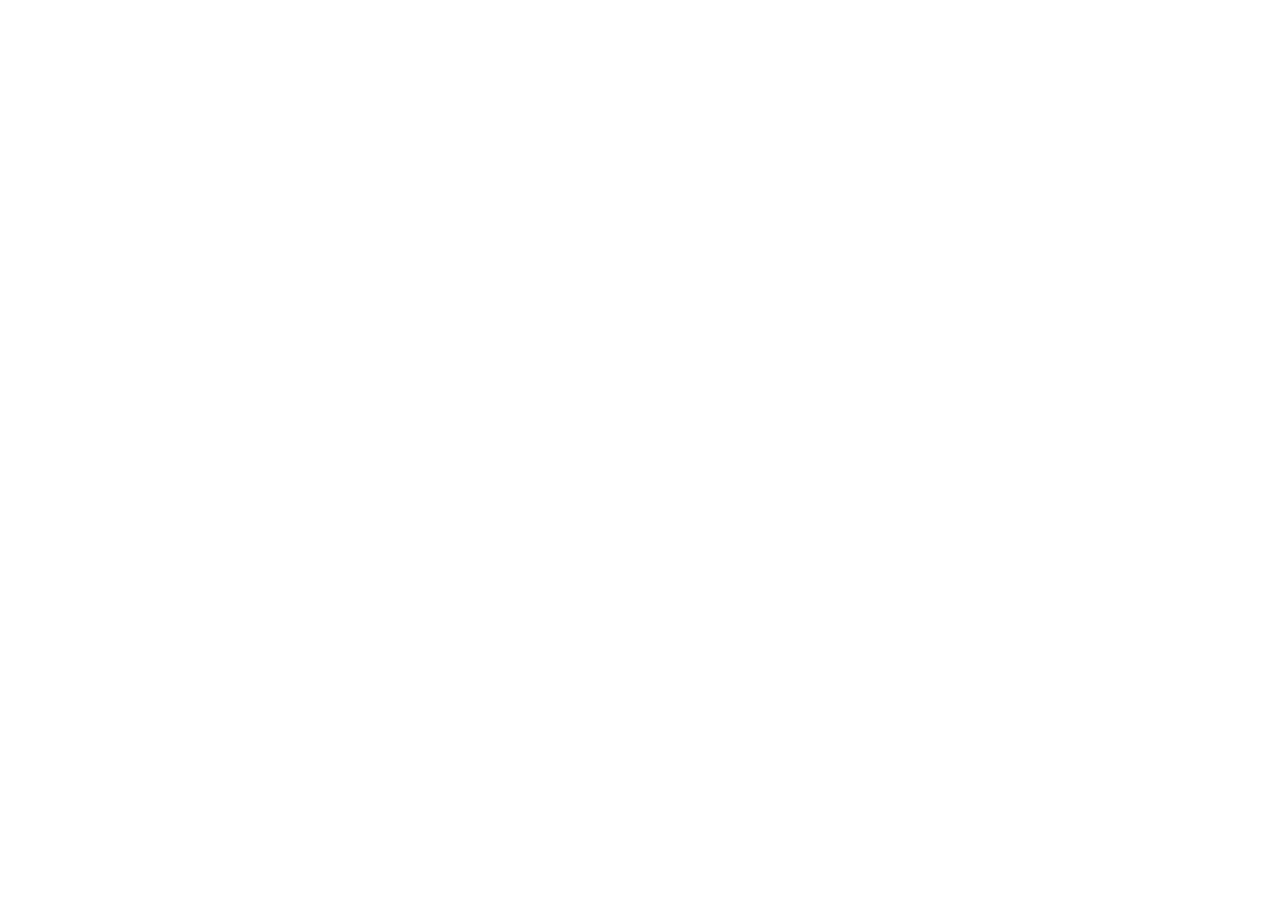
==== index.html @ 14c85bc8 "Create basic HTML structure for home, products and contact pages" ====
<!DOCTYPE html>
<html lang="en">
<head>
    <meta charset="UTF-8">
    <meta name="viewport" content="width=device-width, initial-scale=1.0">
    <title>Home | Leaf &amp; Brew Tea House</title>
    <link rel="stylesheet" href="style.css">
</head>
<body>
    <!-- Sumaya Binte Saida, 2220179 -->

    <header>
        <!-- header and navigation will go here -->
    </header>

    <main>
        <!-- page content will go here -->
    </main>

    <footer>
        <!-- footer will go here -->
    </footer>
</body>
</html>
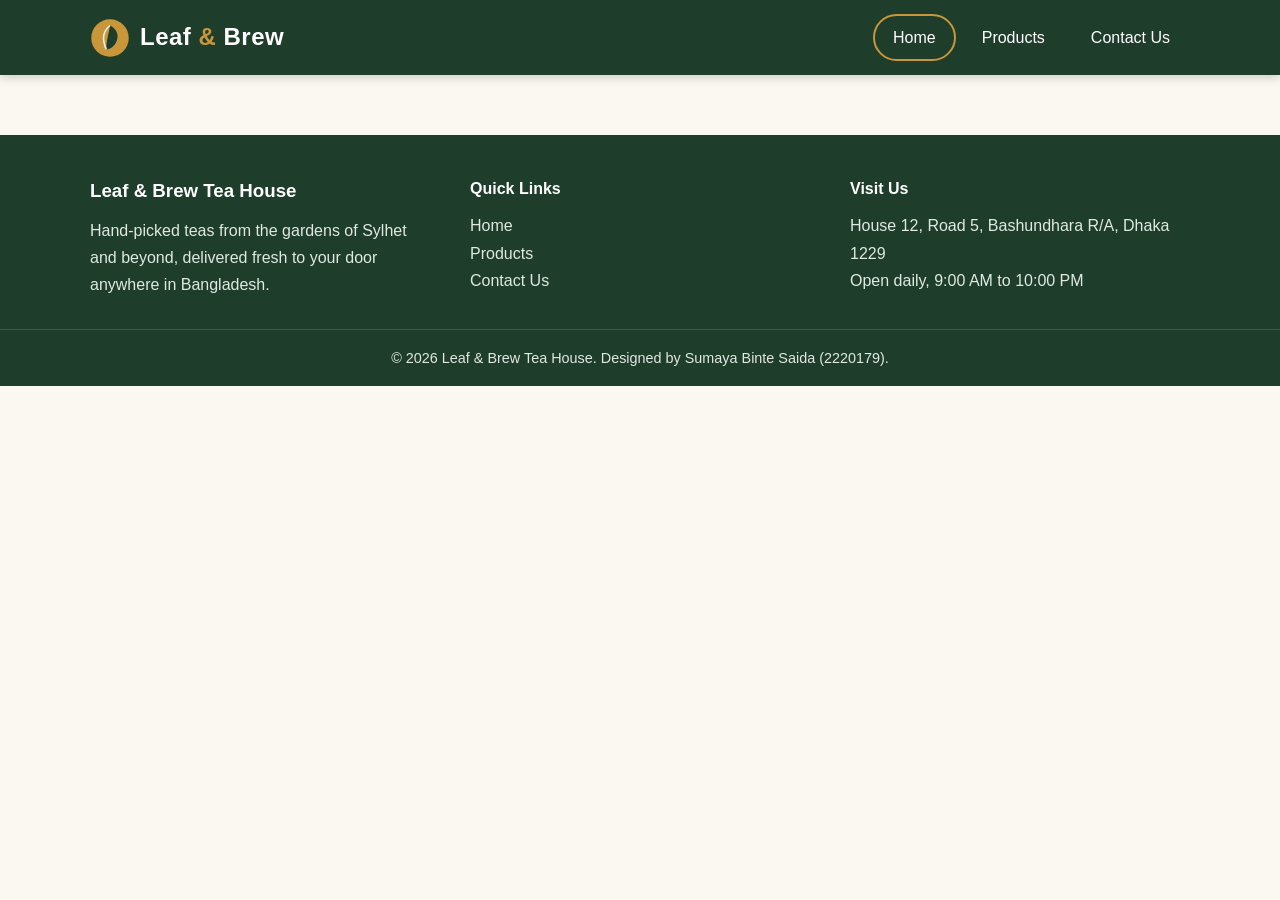
==== commit 6b4d5071: "Add header, navigation bar with hover effect and footer to all pages" ====
--- a/index.html
+++ b/index.html
@@ -9,16 +9,47 @@
 <body>
     <!-- Sumaya Binte Saida, 2220179 -->
 
-    <header>
-        <!-- header and navigation will go here -->
+    <header class="site-header">
+        <div class="container header-inner">
+            <a href="index.html" class="logo">
+                <img src="images/logo.svg" alt="Leaf &amp; Brew logo" class="logo-img">
+                <span>Leaf <em>&amp;</em> Brew</span>
+            </a>
+            <nav class="navbar">
+                <ul>
+                <li><a href="index.html" class="active">Home</a></li>
+                <li><a href="products.html">Products</a></li>
+                <li><a href="contact.html">Contact Us</a></li>
+                </ul>
+            </nav>
+        </div>
     </header>
 
     <main>
         <!-- page content will go here -->
     </main>
 
-    <footer>
-        <!-- footer will go here -->
+    <footer class="site-footer">
+        <div class="container footer-inner">
+            <div class="footer-col">
+                <h3>Leaf &amp; Brew Tea House</h3>
+                <p>Hand-picked teas from the gardens of Sylhet and beyond, delivered fresh to your door anywhere in Bangladesh.</p>
+            </div>
+            <div class="footer-col">
+                <h4>Quick Links</h4>
+                <ul>
+                    <li><a href="index.html">Home</a></li>
+                    <li><a href="products.html">Products</a></li>
+                    <li><a href="contact.html">Contact Us</a></li>
+                </ul>
+            </div>
+            <div class="footer-col">
+                <h4>Visit Us</h4>
+                <p>House 12, Road 5, Bashundhara R/A, Dhaka 1229</p>
+                <p>Open daily, 9:00 AM to 10:00 PM</p>
+            </div>
+        </div>
+        <p class="copyright">&copy; 2026 Leaf &amp; Brew Tea House. Designed by Sumaya Binte Saida (2220179).</p>
     </footer>
 </body>
 </html>
--- a/style.css
+++ b/style.css
@@ -0,0 +1,141 @@
+/* ===== Leaf & Brew Tea House - Main Stylesheet ===== */
+
+:root {
+    --green-dark: #1f3d2b;
+    --green: #2f6b45;
+    --green-light: #e7f1e9;
+    --gold: #c9973a;
+    --cream: #fbf8f2;
+    --text: #2b2b2b;
+    --muted: #6b6b6b;
+    --radius: 12px;
+    --shadow: 0 6px 20px rgba(0, 0, 0, 0.08);
+}
+
+* {
+    margin: 0;
+    padding: 0;
+    box-sizing: border-box;
+}
+
+body {
+    font-family: "Segoe UI", Tahoma, Geneva, Verdana, sans-serif;
+    background-color: var(--cream);
+    color: var(--text);
+    line-height: 1.7;
+}
+
+.container {
+    width: 90%;
+    max-width: 1100px;
+    margin: 0 auto;
+}
+
+/* ===== Header & Navigation ===== */
+.site-header {
+    background-color: var(--green-dark);
+    position: sticky;
+    top: 0;
+    z-index: 100;
+    box-shadow: 0 2px 10px rgba(0, 0, 0, 0.2);
+}
+
+.header-inner {
+    display: flex;
+    justify-content: space-between;
+    align-items: center;
+    padding: 14px 0;
+}
+
+.logo {
+    display: flex;
+    align-items: center;
+    gap: 10px;
+    color: #fff;
+    text-decoration: none;
+    font-size: 1.5rem;
+    font-weight: 700;
+    letter-spacing: 0.5px;
+}
+
+.logo em {
+    color: var(--gold);
+    font-style: normal;
+}
+
+.logo-img {
+    width: 40px;
+    height: 40px;
+}
+
+.navbar ul {
+    list-style: none;
+    display: flex;
+    gap: 6px;
+}
+
+.navbar a {
+    display: block;
+    color: #fff;
+    text-decoration: none;
+    padding: 8px 18px;
+    border-radius: 25px;
+    border: 2px solid transparent;
+    font-weight: 500;
+    transition: background-color 0.3s, color 0.3s;
+}
+
+.navbar a:hover {
+    background-color: var(--gold);
+    color: var(--green-dark);
+}
+
+.navbar a.active {
+    border-color: var(--gold);
+}
+
+/* ===== Footer ===== */
+.site-footer {
+    background-color: var(--green-dark);
+    color: #dfe9e2;
+    margin-top: 60px;
+    padding-top: 40px;
+}
+
+.footer-inner {
+    display: flex;
+    flex-wrap: wrap;
+    gap: 40px;
+    justify-content: space-between;
+}
+
+.footer-col {
+    flex: 1 1 250px;
+}
+
+.footer-col h3,
+.footer-col h4 {
+    color: #fff;
+    margin-bottom: 10px;
+}
+
+.footer-col ul {
+    list-style: none;
+}
+
+.footer-col a {
+    color: #dfe9e2;
+    text-decoration: none;
+}
+
+.footer-col a:hover {
+    color: var(--gold);
+}
+
+.copyright {
+    text-align: center;
+    border-top: 1px solid rgba(255, 255, 255, 0.15);
+    margin-top: 30px;
+    padding: 16px;
+    font-size: 0.9rem;
+}
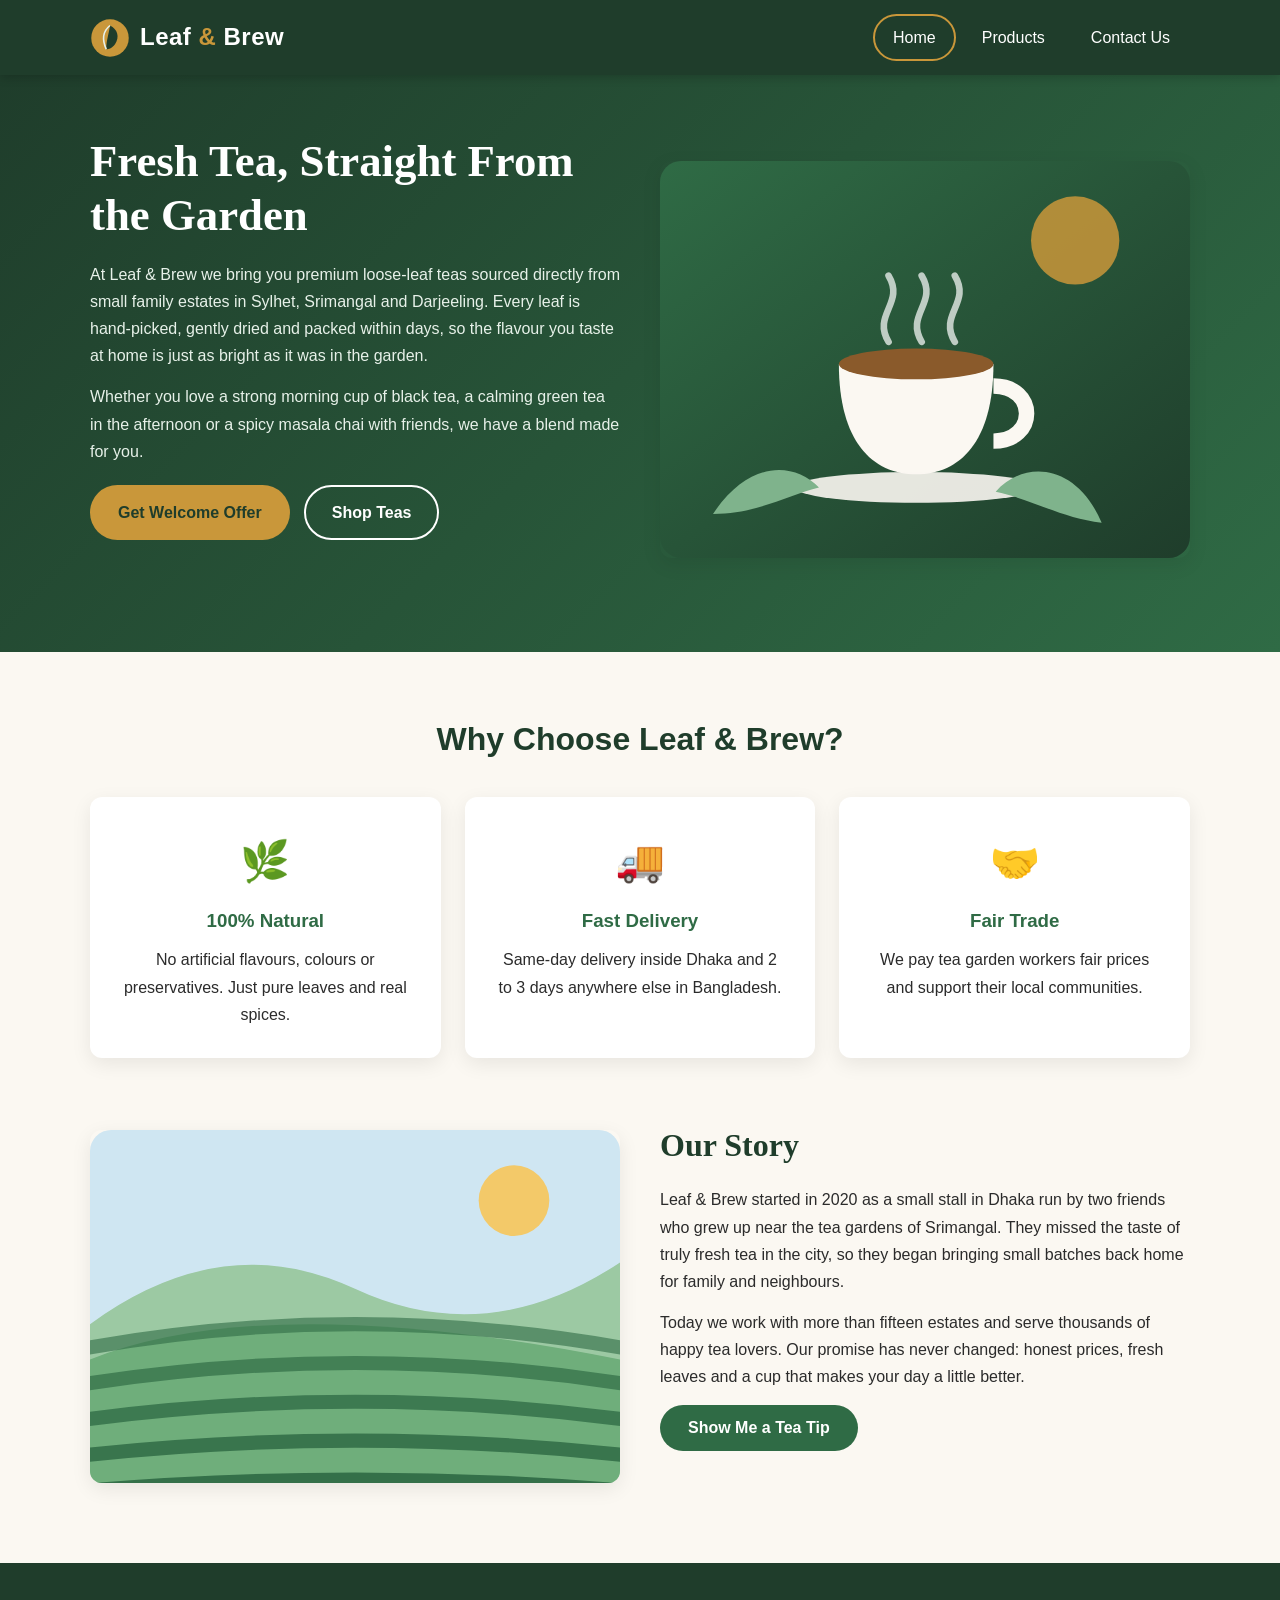
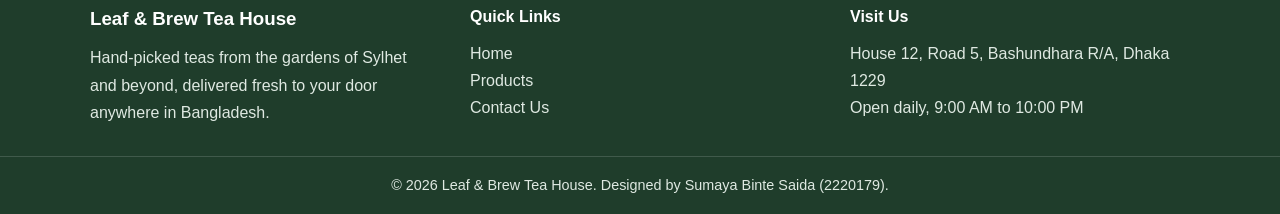
==== commit 042b2a07: "Build home page content with flexbox hero, features and about sections" ====
--- a/index.html
+++ b/index.html
@@ -26,7 +26,60 @@
     </header>
 
     <main>
-        <!-- page content will go here -->
+        <!-- Hero section (display: flex) -->
+        <section class="hero">
+            <div class="container hero-inner">
+                <div class="hero-text">
+                    <h1>Fresh Tea, Straight From the Garden</h1>
+                    <p>At Leaf &amp; Brew we bring you premium loose-leaf teas sourced directly from small family estates in Sylhet, Srimangal and Darjeeling. Every leaf is hand-picked, gently dried and packed within days, so the flavour you taste at home is just as bright as it was in the garden.</p>
+                    <p>Whether you love a strong morning cup of black tea, a calming green tea in the afternoon or a spicy masala chai with friends, we have a blend made for you.</p>
+                    <div class="hero-buttons">
+                        <button class="btn btn-gold" onclick="showWelcome()">Get Welcome Offer</button>
+                        <a href="products.html" class="btn btn-outline">Shop Teas</a>
+                    </div>
+                    <p id="welcome-message" class="message"></p>
+                </div>
+                <div class="hero-image">
+                    <img src="images/hero-tea.svg" alt="A steaming cup of fresh tea">
+                </div>
+            </div>
+        </section>
+
+        <!-- Features (display: flex) -->
+        <section class="features container">
+            <h2 class="section-title">Why Choose Leaf &amp; Brew?</h2>
+            <div class="feature-list">
+                <div class="feature-card">
+                    <span class="feature-icon">&#127807;</span>
+                    <h3>100% Natural</h3>
+                    <p>No artificial flavours, colours or preservatives. Just pure leaves and real spices.</p>
+                </div>
+                <div class="feature-card">
+                    <span class="feature-icon">&#128666;</span>
+                    <h3>Fast Delivery</h3>
+                    <p>Same-day delivery inside Dhaka and 2 to 3 days anywhere else in Bangladesh.</p>
+                </div>
+                <div class="feature-card">
+                    <span class="feature-icon">&#129309;</span>
+                    <h3>Fair Trade</h3>
+                    <p>We pay tea garden workers fair prices and support their local communities.</p>
+                </div>
+            </div>
+        </section>
+
+        <!-- About section (display: flex) -->
+        <section class="about container">
+            <div class="about-image">
+                <img src="images/tea-garden.svg" alt="Green tea garden on rolling hills">
+            </div>
+            <div class="about-text">
+                <h2>Our Story</h2>
+                <p>Leaf &amp; Brew started in 2020 as a small stall in Dhaka run by two friends who grew up near the tea gardens of Srimangal. They missed the taste of truly fresh tea in the city, so they began bringing small batches back home for family and neighbours.</p>
+                <p>Today we work with more than fifteen estates and serve thousands of happy tea lovers. Our promise has never changed: honest prices, fresh leaves and a cup that makes your day a little better.</p>
+                <button class="btn btn-green" onclick="showTeaTip()">Show Me a Tea Tip</button>
+                <p id="tea-tip" class="message"></p>
+            </div>
+        </section>
     </main>
 
     <footer class="site-footer">
--- a/style.css
+++ b/style.css
@@ -139,3 +139,156 @@
     padding: 16px;
     font-size: 0.9rem;
 }
+
+/* ===== Buttons ===== */
+.btn {
+    display: inline-block;
+    padding: 12px 26px;
+    border-radius: 30px;
+    font-size: 1rem;
+    font-weight: 600;
+    text-decoration: none;
+    cursor: pointer;
+    border: 2px solid transparent;
+    transition: transform 0.2s, box-shadow 0.2s, background-color 0.3s;
+}
+
+.btn:hover {
+    transform: translateY(-2px);
+    box-shadow: 0 6px 14px rgba(0, 0, 0, 0.15);
+}
+
+.btn-gold {
+    background-color: var(--gold);
+    color: var(--green-dark);
+}
+
+.btn-green {
+    background-color: var(--green);
+    color: #fff;
+}
+
+.btn-outline {
+    background: transparent;
+    color: #fff;
+    border-color: #fff;
+}
+
+.message {
+    margin-top: 14px;
+    font-weight: 600;
+    color: var(--gold);
+    min-height: 1.5em;
+}
+
+.section-title {
+    text-align: center;
+    font-size: 2rem;
+    color: var(--green-dark);
+    margin: 60px 0 30px;
+}
+
+/* ===== Home: Hero (flex) ===== */
+.hero {
+    background: linear-gradient(135deg, var(--green-dark), var(--green));
+    color: #fff;
+    padding: 60px 0;
+}
+
+.hero-inner {
+    display: flex;
+    align-items: center;
+    gap: 40px;
+}
+
+.hero-text {
+    flex: 1;
+}
+
+.hero-text h1 {
+    font-family: Georgia, "Times New Roman", serif;
+    font-size: 2.8rem;
+    line-height: 1.2;
+    margin-bottom: 18px;
+}
+
+.hero-text p {
+    margin-bottom: 14px;
+    color: #e7f1e9;
+}
+
+.hero-buttons {
+    display: flex;
+    gap: 14px;
+    flex-wrap: wrap;
+    margin-top: 20px;
+}
+
+.hero-image {
+    flex: 1;
+}
+
+.hero-image img,
+.about-image img {
+    width: 100%;
+    border-radius: var(--radius);
+    box-shadow: var(--shadow);
+}
+
+/* ===== Home: Features (flex) ===== */
+.feature-list {
+    display: flex;
+    gap: 24px;
+    flex-wrap: wrap;
+}
+
+.feature-card {
+    flex: 1 1 250px;
+    background: #fff;
+    padding: 30px;
+    border-radius: var(--radius);
+    box-shadow: var(--shadow);
+    text-align: center;
+    transition: transform 0.3s;
+}
+
+.feature-card:hover {
+    transform: translateY(-6px);
+}
+
+.feature-icon {
+    font-size: 2.5rem;
+}
+
+.feature-card h3 {
+    color: var(--green);
+    margin: 10px 0;
+}
+
+/* ===== Home: About (flex) ===== */
+.about {
+    display: flex;
+    align-items: center;
+    gap: 40px;
+    margin-top: 60px;
+}
+
+.about-image,
+.about-text {
+    flex: 1;
+}
+
+.about-text h2 {
+    font-family: Georgia, serif;
+    color: var(--green-dark);
+    font-size: 2rem;
+    margin-bottom: 14px;
+}
+
+.about-text p {
+    margin-bottom: 14px;
+}
+
+.about-text .message {
+    color: var(--green);
+}
